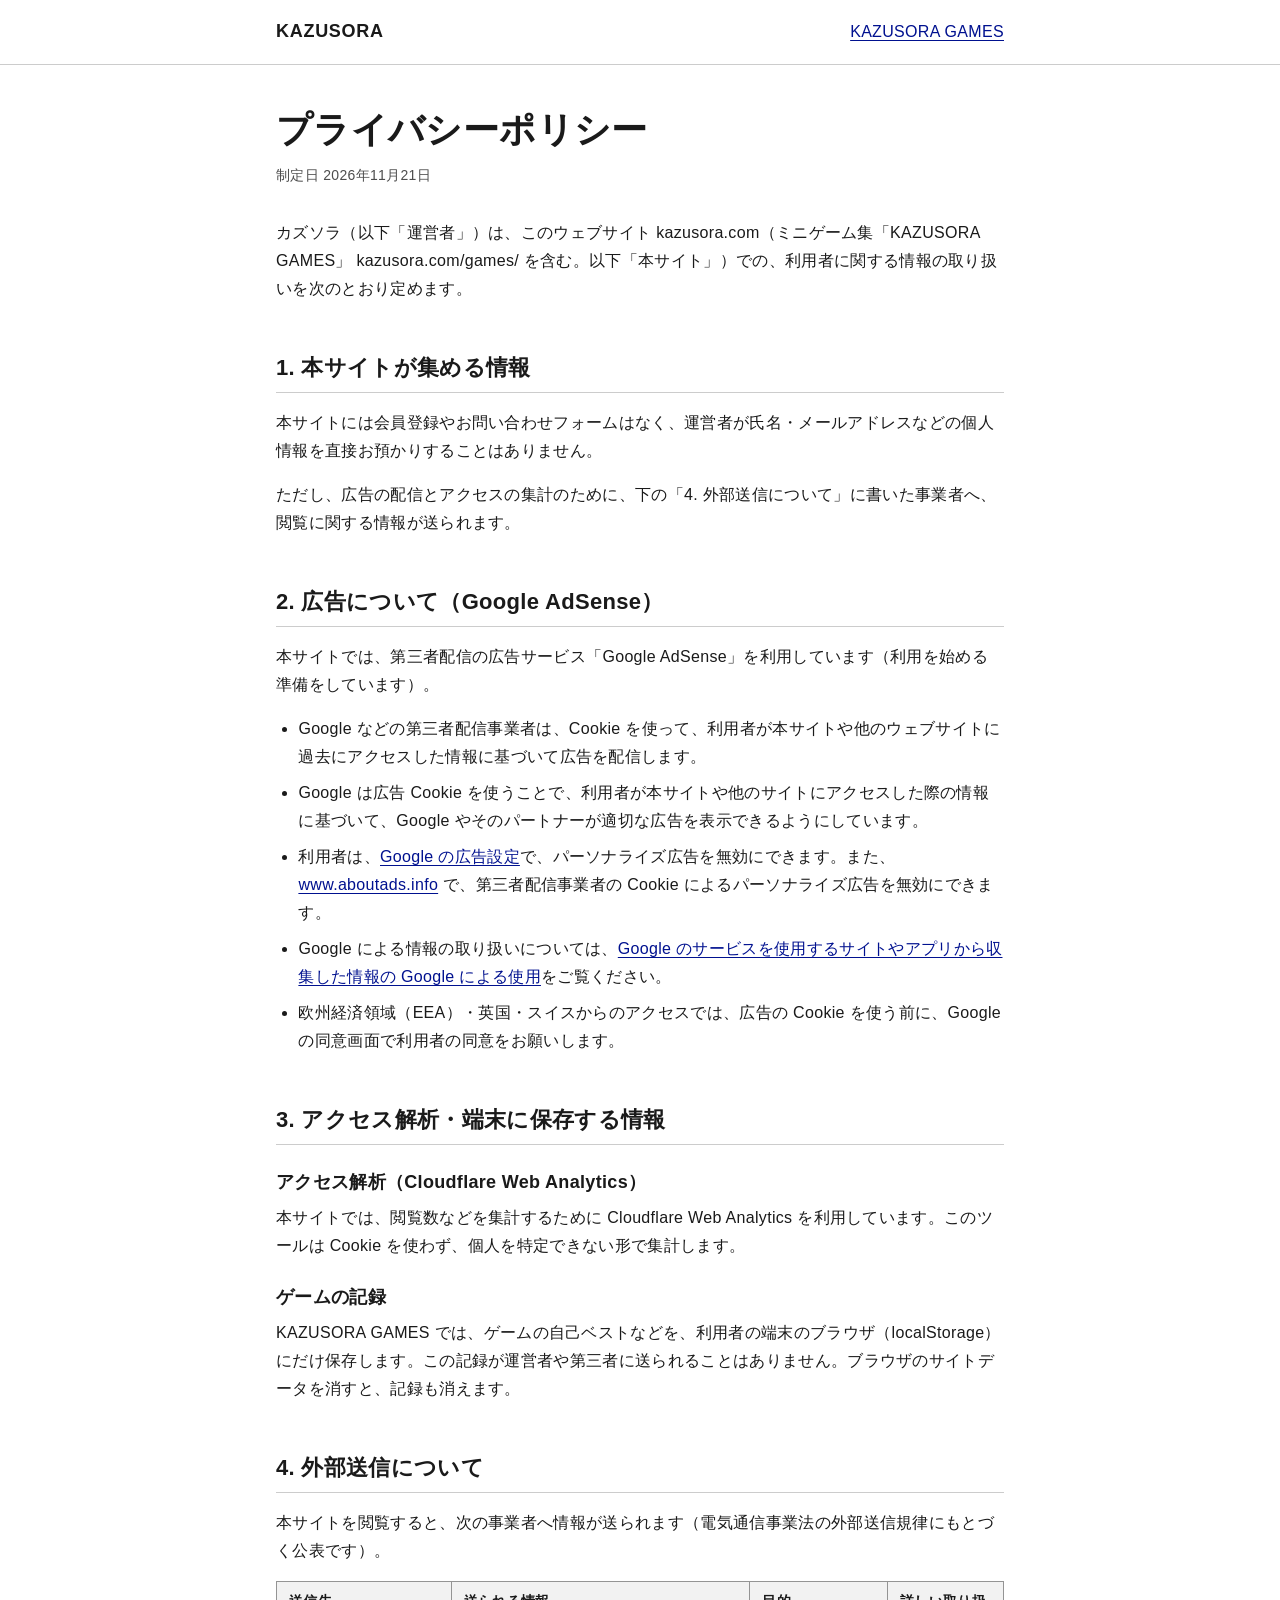
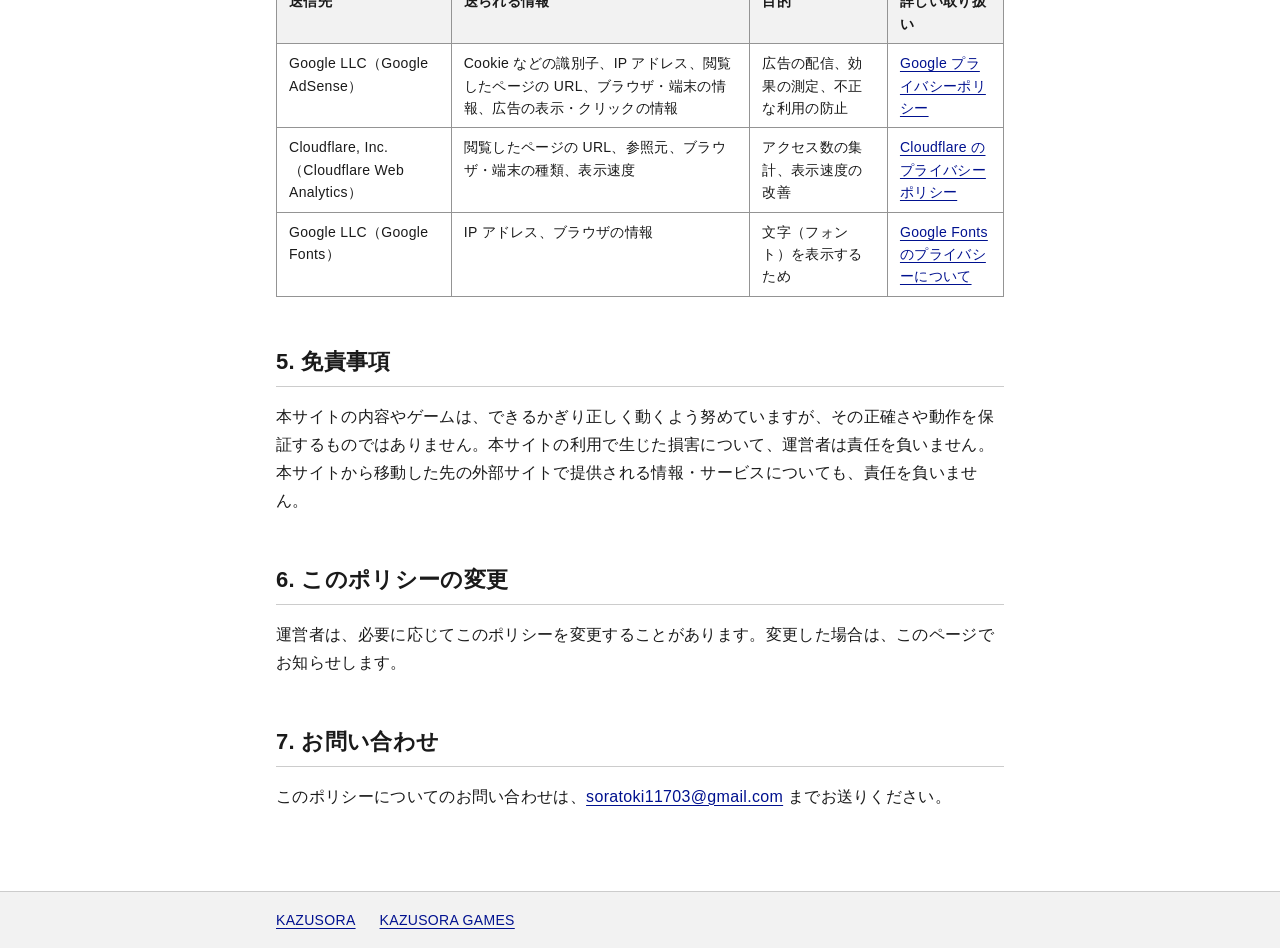
==== privacy/index.html @ f1501d8a "プライバシーポリシーのページを追加し、フッターからリンクする - kazusora.com/privacy/ に広告（Google AdSense）・Cookie・アクセス解析・外部送信の取り扱いを掲" ====
<!DOCTYPE html>
<html lang="ja">
<head>
<meta charset="UTF-8">
<meta name="viewport" content="width=device-width, initial-scale=1">
<title>プライバシーポリシー｜KAZUSORA</title>
<meta name="description" content="kazusora.com（KAZUSORA GAMES を含む）での広告・Cookie・アクセス解析・外部送信の取り扱いについて。">
<link rel="canonical" href="https://kazusora.com/privacy/">
<meta http-equiv="Content-Security-Policy" content="
  default-src 'self';
  script-src 'self' https://static.cloudflareinsights.com;
  style-src 'self' 'unsafe-inline' https://fonts.googleapis.com;
  font-src 'self' https://fonts.gstatic.com;
  img-src 'self' data:;
  connect-src 'self' https://cloudflareinsights.com;
  object-src 'none';
  base-uri 'self';
  form-action 'none';
  upgrade-insecure-requests">
<meta name="referrer" content="strict-origin-when-cross-origin">
<link rel="preconnect" href="https://fonts.googleapis.com">
<link rel="preconnect" href="https://fonts.gstatic.com" crossorigin>
<link rel="stylesheet" href="https://fonts.googleapis.com/css2?family=Noto+Sans+JP:wght@400;700&display=swap">
<style>
:root {
  --key: #0017c1; --text: #1a1a1a; --text-2: #4d4d4d; --line: #cccccc; --border: #949494; --bg: #ffffff; --bg-2: #f2f2f2;
  --link: #00118f; --link-visited: #8b008b; --focus: #ffd43d;
  color-scheme: light;
}
* { box-sizing: border-box; }
body { margin: 0; background: var(--bg); color: var(--text); font-family: "Noto Sans JP", "Hiragino Sans", "Yu Gothic", sans-serif; font-size: 16px; line-height: 1.75; letter-spacing: .02em; }
:focus-visible { outline: 4px solid #000; outline-offset: 2px; box-shadow: 0 0 0 2px var(--focus); }
a { color: var(--link); text-decoration: underline; text-decoration-thickness: 1px; text-underline-offset: 3px; overflow-wrap: anywhere; }
a:visited { color: var(--link-visited); }
@media (hover: hover) { a:hover { color: var(--key); text-decoration-thickness: 3px; } }
a:focus-visible { background: var(--focus); border-radius: 4px; }
.site-header { border-bottom: 1px solid var(--line); }
.inner { max-width: 760px; margin: 0 auto; padding: 16px; }
.site-header .inner { display: flex; justify-content: space-between; align-items: center; gap: 16px; }
.brand { font-weight: 700; font-size: 18px; letter-spacing: .04em; color: var(--text); text-decoration: none; }
.brand:visited { color: var(--text); }
main .inner { padding: 40px 16px 64px; }
h1 { margin: 0 0 8px; font-size: clamp(28px, 6vw, 36px); line-height: 1.4; letter-spacing: .01em; }
.updated { margin: 0 0 32px; font-size: 14px; color: var(--text-2); }
h2 { margin: 48px 0 16px; font-size: 22px; line-height: 1.5; padding-bottom: 8px; border-bottom: 1px solid var(--line); }
h3 { margin: 24px 0 8px; font-size: 18px; line-height: 1.5; }
p, ul { margin: 0 0 16px; }
ul { padding-left: 1.4em; }
li { margin-bottom: 8px; }
.table-wrap { overflow-x: auto; margin: 0 0 16px; }
table { width: 100%; min-width: 560px; border-collapse: collapse; font-size: 14px; line-height: 1.6; }
th, td { border: 1px solid var(--border); padding: 8px 12px; text-align: left; vertical-align: top; }
th { background: var(--bg-2); font-weight: 700; }
.site-footer { border-top: 1px solid var(--line); background: var(--bg-2); font-size: 14px; color: var(--text-2); }
.site-footer .inner { display: flex; flex-wrap: wrap; gap: 8px 24px; }
</style>
</head>
<body>
<header class="site-header">
  <div class="inner">
    <a class="brand" href="/">KAZUSORA</a>
    <a href="/games/">KAZUSORA GAMES</a>
  </div>
</header>
<main>
  <div class="inner">
    <h1>プライバシーポリシー</h1>
    <p class="updated">制定日 2026年11月21日</p>

    <p>カズソラ（以下「運営者」）は、このウェブサイト kazusora.com（ミニゲーム集「KAZUSORA GAMES」 kazusora.com/games/ を含む。以下「本サイト」）での、利用者に関する情報の取り扱いを次のとおり定めます。</p>

    <h2>1. 本サイトが集める情報</h2>
    <p>本サイトには会員登録やお問い合わせフォームはなく、運営者が氏名・メールアドレスなどの個人情報を直接お預かりすることはありません。</p>
    <p>ただし、広告の配信とアクセスの集計のために、下の「4. 外部送信について」に書いた事業者へ、閲覧に関する情報が送られます。</p>

    <h2>2. 広告について（Google AdSense）</h2>
    <p>本サイトでは、第三者配信の広告サービス「Google AdSense」を利用しています（利用を始める準備をしています）。</p>
    <ul>
      <li>Google などの第三者配信事業者は、Cookie を使って、利用者が本サイトや他のウェブサイトに過去にアクセスした情報に基づいて広告を配信します。</li>
      <li>Google は広告 Cookie を使うことで、利用者が本サイトや他のサイトにアクセスした際の情報に基づいて、Google やそのパートナーが適切な広告を表示できるようにしています。</li>
      <li>利用者は、<a href="https://adssettings.google.com/" rel="noopener">Google の広告設定</a>で、パーソナライズ広告を無効にできます。また、<a href="https://www.aboutads.info/choices/" rel="noopener">www.aboutads.info</a> で、第三者配信事業者の Cookie によるパーソナライズ広告を無効にできます。</li>
      <li>Google による情報の取り扱いについては、<a href="https://policies.google.com/technologies/partner-sites?hl=ja" rel="noopener">Google のサービスを使用するサイトやアプリから収集した情報の Google による使用</a>をご覧ください。</li>
      <li>欧州経済領域（EEA）・英国・スイスからのアクセスでは、広告の Cookie を使う前に、Google の同意画面で利用者の同意をお願いします。</li>
    </ul>

    <h2>3. アクセス解析・端末に保存する情報</h2>
    <h3>アクセス解析（Cloudflare Web Analytics）</h3>
    <p>本サイトでは、閲覧数などを集計するために Cloudflare Web Analytics を利用しています。このツールは Cookie を使わず、個人を特定できない形で集計します。</p>
    <h3>ゲームの記録</h3>
    <p>KAZUSORA GAMES では、ゲームの自己ベストなどを、利用者の端末のブラウザ（localStorage）にだけ保存します。この記録が運営者や第三者に送られることはありません。ブラウザのサイトデータを消すと、記録も消えます。</p>

    <h2>4. 外部送信について</h2>
    <p>本サイトを閲覧すると、次の事業者へ情報が送られます（電気通信事業法の外部送信規律にもとづく公表です）。</p>
    <div class="table-wrap">
      <table>
        <thead><tr><th>送信先</th><th>送られる情報</th><th>目的</th><th>詳しい取り扱い</th></tr></thead>
        <tbody>
          <tr><td>Google LLC（Google AdSense）</td><td>Cookie などの識別子、IP アドレス、閲覧したページの URL、ブラウザ・端末の情報、広告の表示・クリックの情報</td><td>広告の配信、効果の測定、不正な利用の防止</td><td><a href="https://policies.google.com/privacy?hl=ja" rel="noopener">Google プライバシーポリシー</a></td></tr>
          <tr><td>Cloudflare, Inc.（Cloudflare Web Analytics）</td><td>閲覧したページの URL、参照元、ブラウザ・端末の種類、表示速度</td><td>アクセス数の集計、表示速度の改善</td><td><a href="https://www.cloudflare.com/privacypolicy/" rel="noopener">Cloudflare のプライバシーポリシー</a></td></tr>
          <tr><td>Google LLC（Google Fonts）</td><td>IP アドレス、ブラウザの情報</td><td>文字（フォント）を表示するため</td><td><a href="https://developers.google.com/fonts/faq/privacy?hl=ja" rel="noopener">Google Fonts のプライバシーについて</a></td></tr>
        </tbody>
      </table>
    </div>

    <h2>5. 免責事項</h2>
    <p>本サイトの内容やゲームは、できるかぎり正しく動くよう努めていますが、その正確さや動作を保証するものではありません。本サイトの利用で生じた損害について、運営者は責任を負いません。本サイトから移動した先の外部サイトで提供される情報・サービスについても、責任を負いません。</p>

    <h2>6. このポリシーの変更</h2>
    <p>運営者は、必要に応じてこのポリシーを変更することがあります。変更した場合は、このページでお知らせします。</p>

    <h2>7. お問い合わせ</h2>
    <p>このポリシーについてのお問い合わせは、<a href="mailto:soratoki11703@gmail.com">soratoki11703@gmail.com</a> までお送りください。</p>
  </div>
</main>
<footer class="site-footer">
  <div class="inner">
    <a href="/">KAZUSORA</a>
    <a href="/games/">KAZUSORA GAMES</a>
  </div>
</footer>
<script defer src="https://static.cloudflareinsights.com/beacon.min.js" data-cf-beacon='{"token": "9926faf0ab3e4a0c98c5b6c5265ab36c"}'></script>
</body>
</html>
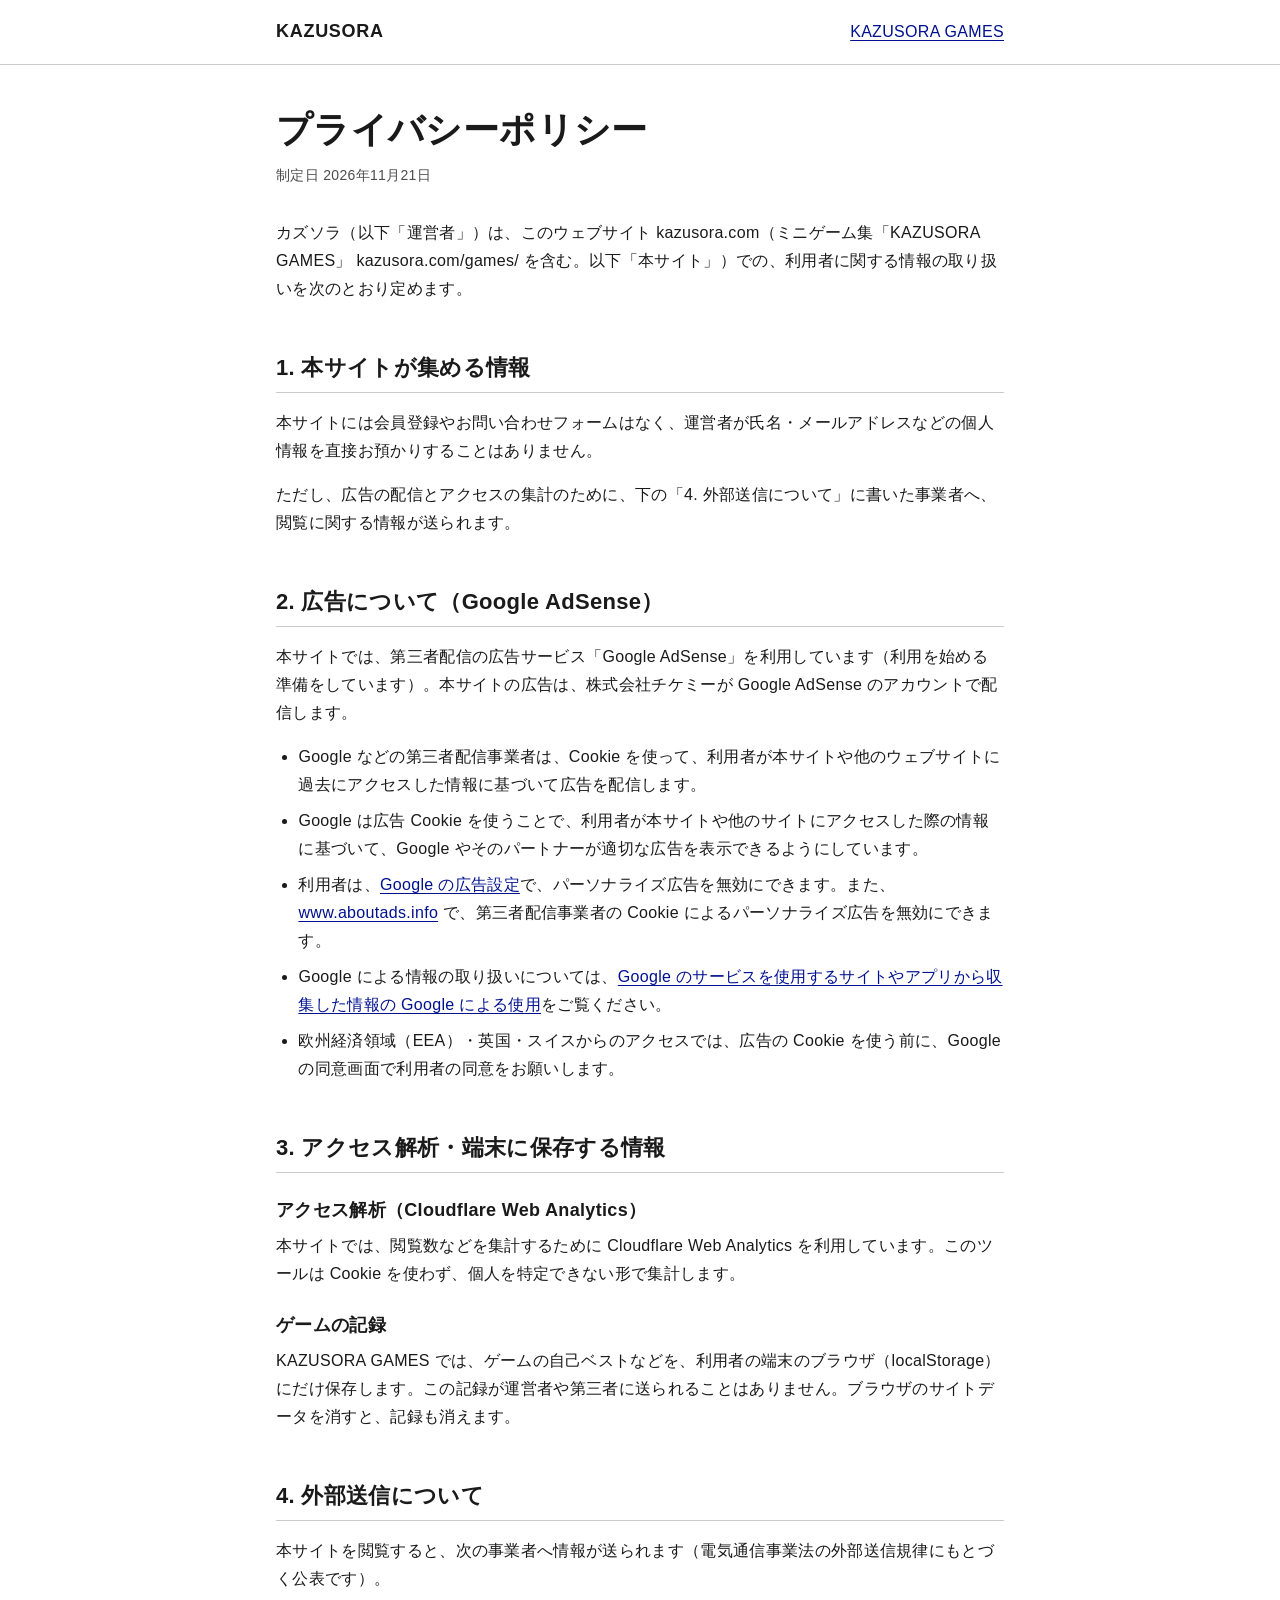
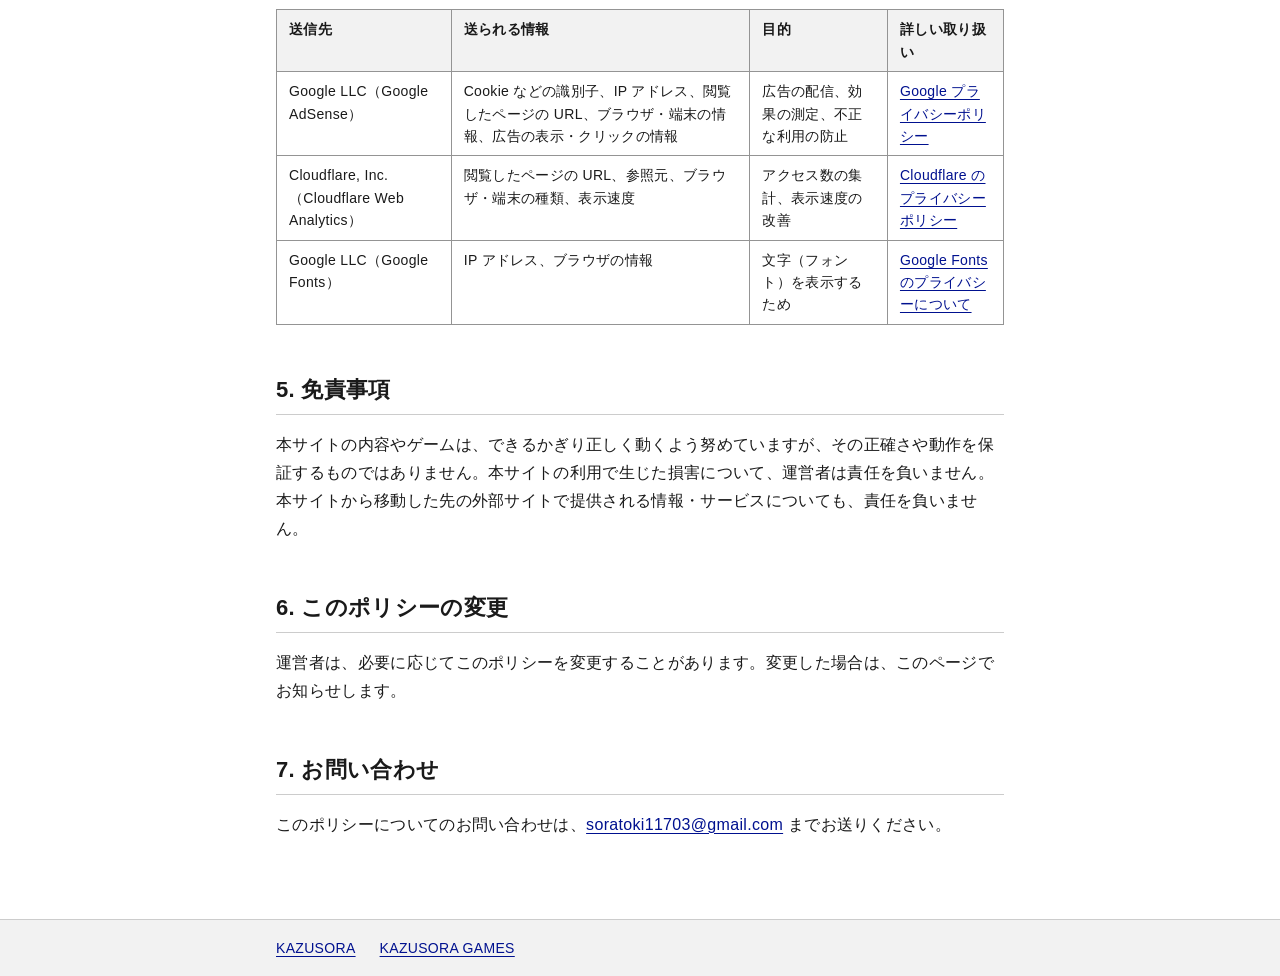
==== commit 17ddf593: "プライバシーポリシーに広告の配信者（株式会社チケミー）を明記 Co-Authored-By: Claude Opus 5.5 <noreply@anthropic.com>" ====
--- a/privacy/index.html
+++ b/privacy/index.html
@@ -74,7 +74,7 @@
     <p>ただし、広告の配信とアクセスの集計のために、下の「4. 外部送信について」に書いた事業者へ、閲覧に関する情報が送られます。</p>
 
     <h2>2. 広告について（Google AdSense）</h2>
-    <p>本サイトでは、第三者配信の広告サービス「Google AdSense」を利用しています（利用を始める準備をしています）。</p>
+    <p>本サイトでは、第三者配信の広告サービス「Google AdSense」を利用しています（利用を始める準備をしています）。本サイトの広告は、株式会社チケミーが Google AdSense のアカウントで配信します。</p>
     <ul>
       <li>Google などの第三者配信事業者は、Cookie を使って、利用者が本サイトや他のウェブサイトに過去にアクセスした情報に基づいて広告を配信します。</li>
       <li>Google は広告 Cookie を使うことで、利用者が本サイトや他のサイトにアクセスした際の情報に基づいて、Google やそのパートナーが適切な広告を表示できるようにしています。</li>
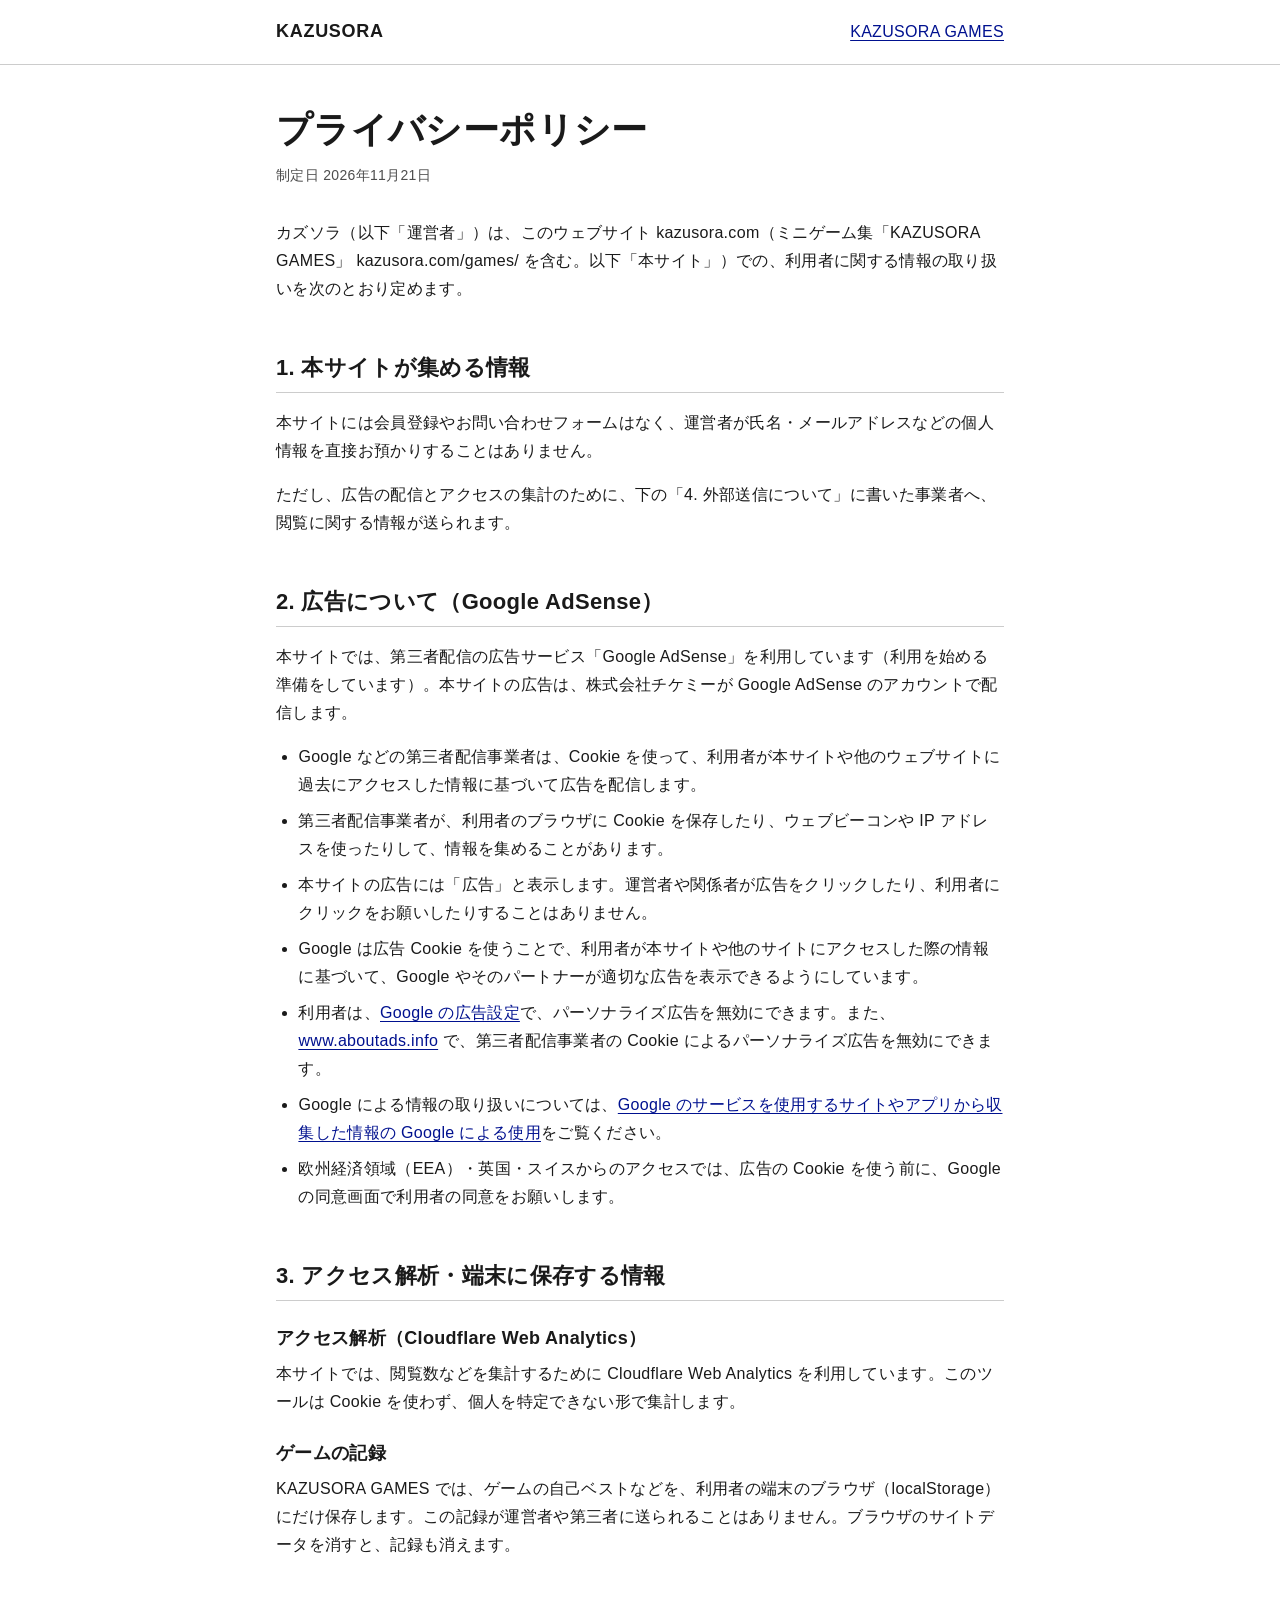
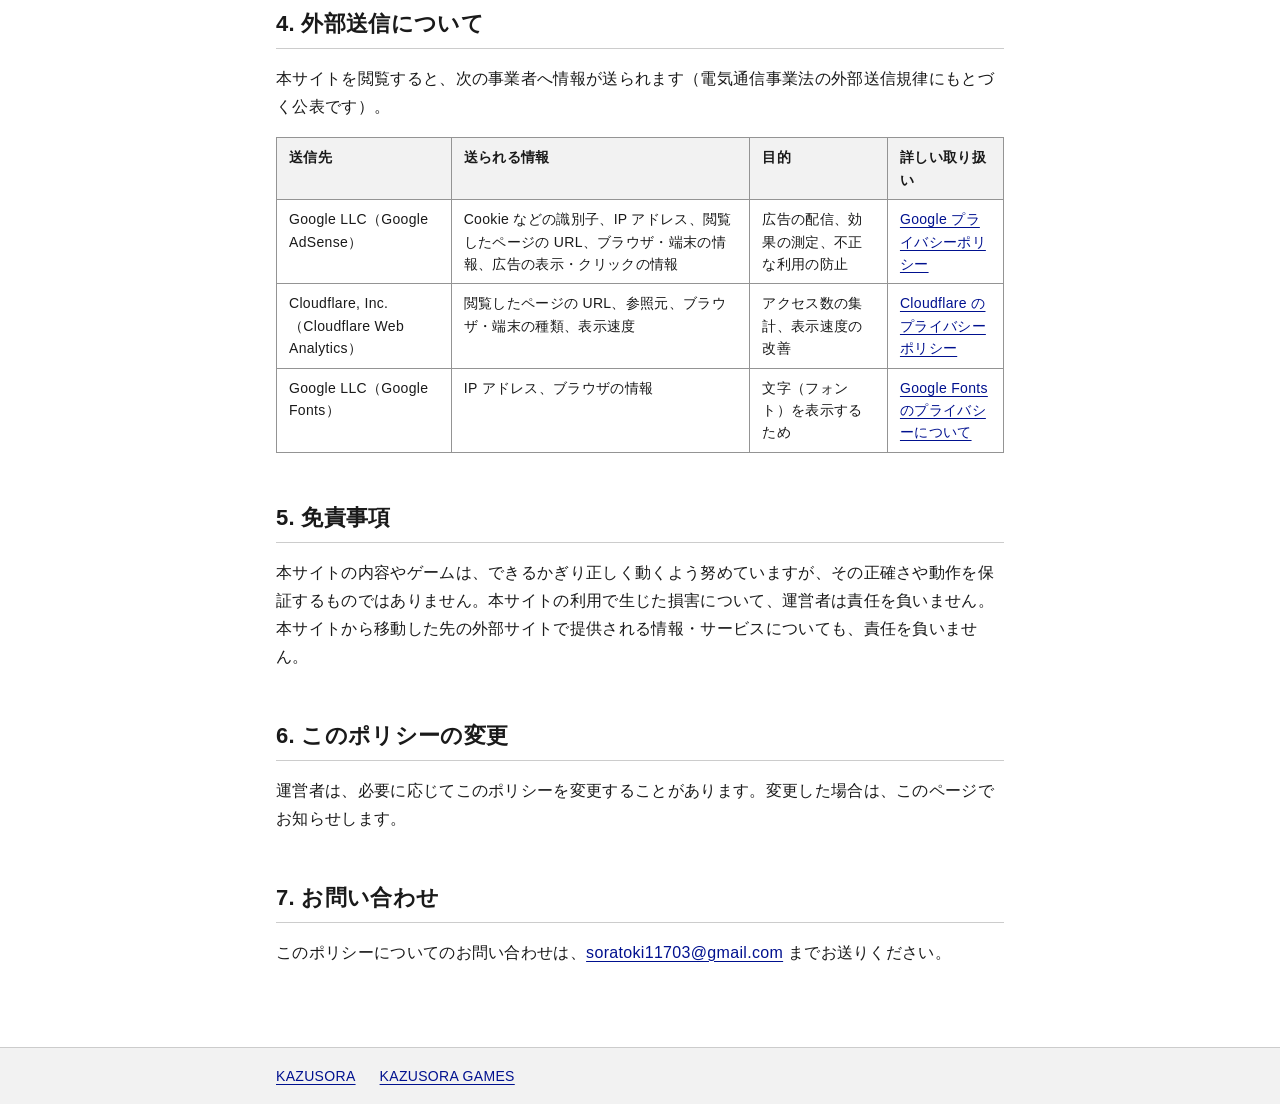
==== commit 346889fe: "AdSense の所有確認（メタタグ・ads.txt）を追加し、プライバシーポリシーを補う - トップの head に google-adsense-account のメタタグ（スクリプトは読み込まな" ====
--- a/privacy/index.html
+++ b/privacy/index.html
@@ -77,9 +77,11 @@
     <p>本サイトでは、第三者配信の広告サービス「Google AdSense」を利用しています（利用を始める準備をしています）。本サイトの広告は、株式会社チケミーが Google AdSense のアカウントで配信します。</p>
     <ul>
       <li>Google などの第三者配信事業者は、Cookie を使って、利用者が本サイトや他のウェブサイトに過去にアクセスした情報に基づいて広告を配信します。</li>
+      <li>第三者配信事業者が、利用者のブラウザに Cookie を保存したり、ウェブビーコンや IP アドレスを使ったりして、情報を集めることがあります。</li>
+      <li>本サイトの広告には「広告」と表示します。運営者や関係者が広告をクリックしたり、利用者にクリックをお願いしたりすることはありません。</li>
       <li>Google は広告 Cookie を使うことで、利用者が本サイトや他のサイトにアクセスした際の情報に基づいて、Google やそのパートナーが適切な広告を表示できるようにしています。</li>
       <li>利用者は、<a href="https://adssettings.google.com/" rel="noopener">Google の広告設定</a>で、パーソナライズ広告を無効にできます。また、<a href="https://www.aboutads.info/choices/" rel="noopener">www.aboutads.info</a> で、第三者配信事業者の Cookie によるパーソナライズ広告を無効にできます。</li>
-      <li>Google による情報の取り扱いについては、<a href="https://policies.google.com/technologies/partner-sites?hl=ja" rel="noopener">Google のサービスを使用するサイトやアプリから収集した情報の Google による使用</a>をご覧ください。</li>
+      <li>Google による情報の取り扱いについては、<a href="https://www.google.com/policies/privacy/partners/" rel="noopener">Google のサービスを使用するサイトやアプリから収集した情報の Google による使用</a>をご覧ください。</li>
       <li>欧州経済領域（EEA）・英国・スイスからのアクセスでは、広告の Cookie を使う前に、Google の同意画面で利用者の同意をお願いします。</li>
     </ul>
 
